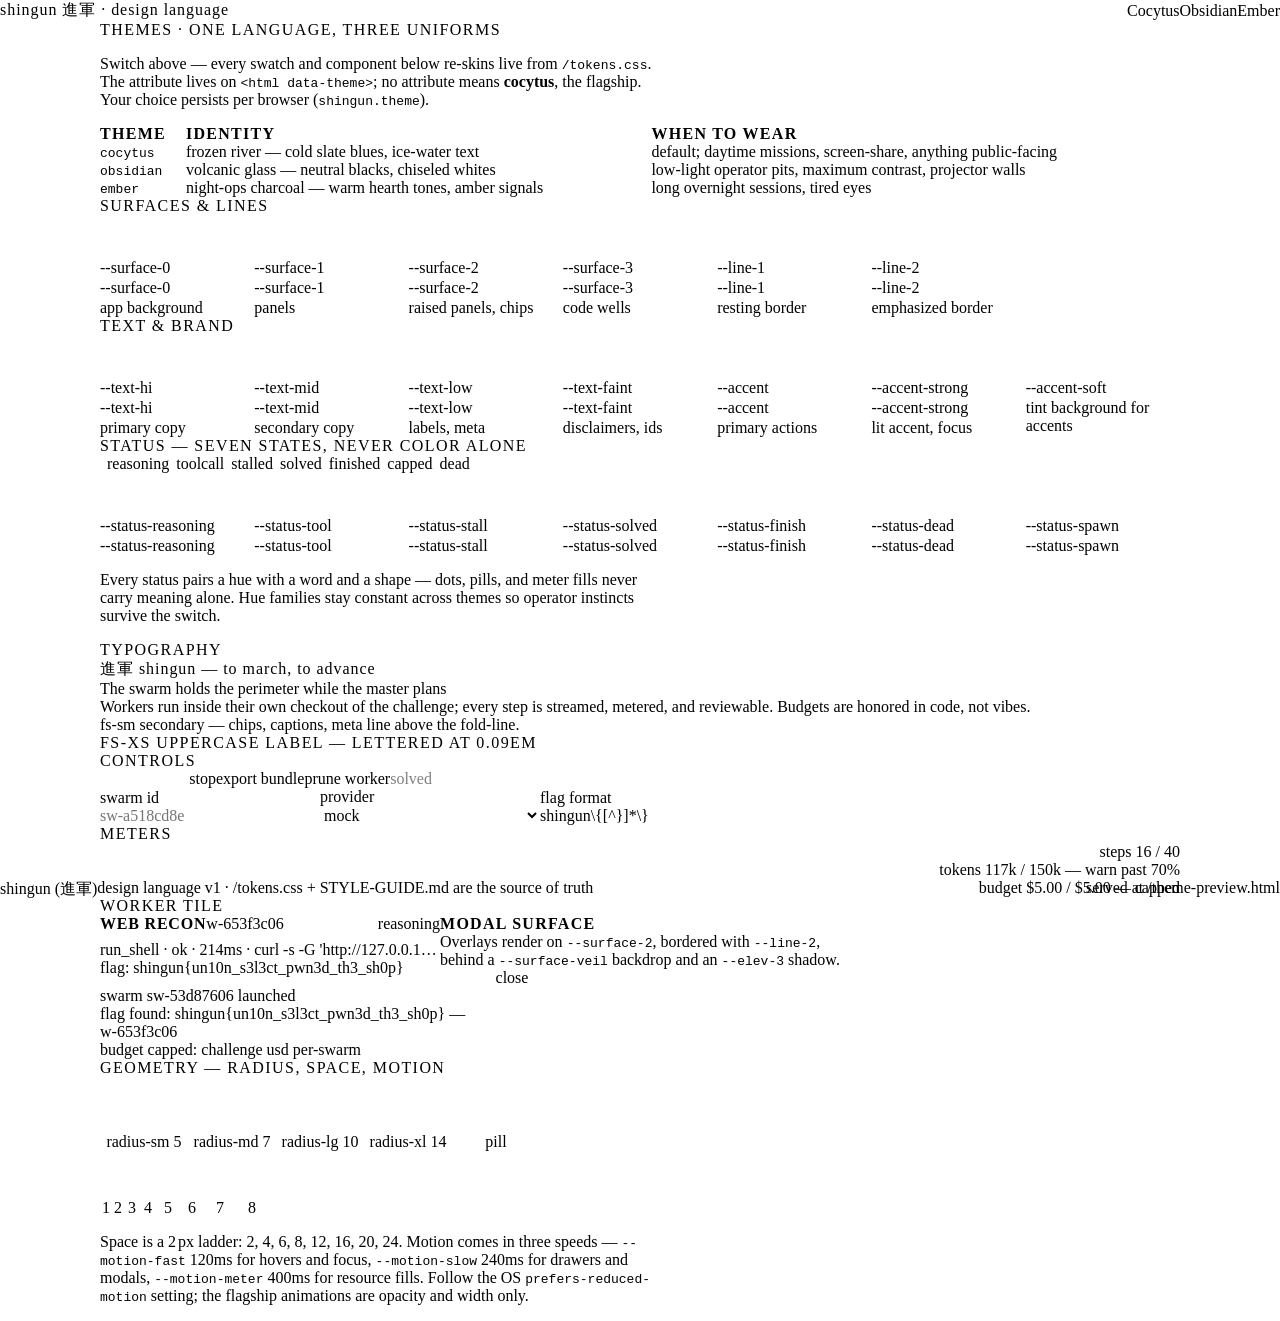
==== web/theme-preview.html @ cdf2ad61 "shingun (進軍) — design language: Cocytus, Obsidian, Ember - STYLE-GUIDE.md: the complete written spec" ====
<!doctype html>
<html lang="en" data-theme="cocytus">
<head>
<meta charset="utf-8">
<meta name="viewport" content="width=device-width, initial-scale=1">
<title>shingun (進軍) — design language</title>
<link rel="stylesheet" href="/tokens.css">
<style>
  /* Gallery layout. Component styles here consume semantic tokens only —
     the same rule every shingun surface follows (STYLE-GUIDE.md). */
  * { box-sizing: border-box; }
  body {
    margin: 0;
    background: var(--surface-0);
    color: var(--text-hi);
    font: var(--fs-base)/1.5 var(--font-mono);
  }
  code { color: var(--accent-strong); }

  header {
    position: sticky; top: 0; z-index: var(--z-sticky);
    display: flex; align-items: center; gap: var(--sp-5);
    padding: var(--sp-4) var(--sp-7);
    background: var(--surface-1);
    border-bottom: 1px solid var(--line-1);
  }
  header h1 { margin: 0; font-size: var(--fs-lg); font-weight: var(--fw-bold); letter-spacing: 0.06em; }
  header h1 span { color: var(--text-low); font-weight: var(--fw-regular); margin-left: var(--sp-3); }
  header .grow { flex: 1; }
  .themebtn {
    font: inherit; font-size: var(--fs-sm);
    padding: var(--sp-3) var(--sp-5);
    border-radius: var(--radius-sm);
    border: 1px solid var(--line-2);
    background: var(--surface-2); color: var(--text-mid);
    cursor: pointer; text-transform: capitalize;
  }
  .themebtn:hover { border-color: var(--accent); color: var(--text-hi); }
  .themebtn.on { border-color: var(--accent); color: var(--accent-strong); }
  .themebtn:focus-visible { outline: 1px solid var(--focus-color); outline-offset: var(--focus-offset); }

  main { max-width: 1080px; margin: 0 auto; padding: var(--sp-8) var(--sp-7) 120px; }
  section { margin: var(--sp-8) 0; }
  h2 {
    font-size: var(--fs-sm); text-transform: uppercase; letter-spacing: 0.09em;
    color: var(--text-low); font-weight: var(--fw-semibold);
    border-bottom: 1px solid var(--line-1); padding-bottom: var(--sp-3);
    margin: 0 0 var(--sp-5);
  }
  .lede { color: var(--text-mid); font-size: var(--fs-md); max-width: 70ch; }
  .lede code { font-size: var(--fs-md); }

  /* swatches */
  .grid { display: grid; gap: var(--sp-4); }
  .swatches { grid-template-columns: repeat(auto-fill, minmax(150px, 1fr)); }
  .swatch {
    border: 1px solid var(--line-1); border-radius: var(--radius-md);
    background: var(--surface-1); overflow: hidden;
  }
  .swatch .plate { height: 44px; }
  .swatch .meta { padding: var(--sp-3) var(--sp-4) var(--sp-4); }
  .swatch .meta b { display: block; font-size: var(--fs-sm); font-weight: var(--fw-semibold); }
  .swatch .meta span { display: block; color: var(--text-low); font-size: var(--fs-xs); margin-top: 2px; }

  /* typography specimen */
  .spec div { margin: var(--sp-4) 0; }
  .t-display { font-size: var(--fs-display); font-weight: var(--fw-bold); letter-spacing: 0.06em; }
  .t-display small { color: var(--text-low); font-weight: var(--fw-regular); font-size: var(--fs-lg); }
  .t-xl { font-size: var(--fs-xl); font-weight: var(--fw-semibold); }
  .t-base { color: var(--text-mid); }
  .t-low { color: var(--text-low); font-size: var(--fs-sm); }
  .t-label { text-transform: uppercase; letter-spacing: 0.09em; color: var(--text-low); font-size: var(--fs-xs); }

  /* components */
  .row { display: flex; flex-wrap: wrap; gap: var(--sp-4); align-items: center; }
  .btn {
    font: inherit; padding: var(--sp-3) var(--sp-5); cursor: pointer;
    border-radius: var(--radius-sm); font-size: var(--fs-md);
    border: 1px solid var(--line-2); background: var(--surface-2); color: var(--text-hi);
    transition: border-color var(--motion-fast), color var(--motion-fast);
  }
  .btn:hover { border-color: var(--accent); }
  .btn:focus-visible { outline: 1px solid var(--focus-color); outline-offset: var(--focus-offset); }
  .btn.primary { background: var(--accent); border-color: var(--accent); color: #fff; }
  .btn.danger { color: var(--warn); border-color: var(--dead); }
  .btn[disabled] { opacity: 0.5; cursor: not-allowed; }

  .field { display: flex; flex-direction: column; gap: var(--sp-2); font-size: var(--fs-sm); color: var(--text-low); }
  .field input, .field select {
    font: inherit; color: var(--text-hi); background: var(--surface-0);
    border: 1px solid var(--line-2); border-radius: var(--radius-sm);
    padding: var(--sp-3) var(--sp-4); min-width: 220px;
  }
  .field input:focus-visible, .field select:focus-visible { outline: 1px solid var(--focus-color); outline-offset: var(--focus-offset); }

  .chip {
    display: inline-flex; align-items: center; gap: var(--sp-3);
    padding: var(--sp-2) var(--sp-4);
    border: 1px solid var(--line-2); border-radius: var(--radius-pill);
    background: var(--surface-2); font-size: var(--fs-sm);
  }
  .pill {
    display: inline-flex; align-items: center; gap: var(--sp-2);
    padding: var(--sp-2) var(--sp-4); border-radius: var(--radius-pill);
    font-size: var(--fs-xs); border: 1px solid var(--line-1);
  }
  .pill i { width: 7px; height: 7px; border-radius: var(--radius-pill); }
  .pill.st-reasoning { color: var(--status-reasoning); border-color: var(--status-reasoning-soft); background: var(--status-reasoning-soft); }
  .pill.st-reasoning i { background: var(--status-reasoning); }
  .pill.st-tool { color: var(--status-tool); border-color: var(--status-tool-soft); background: var(--status-tool-soft); }
  .pill.st-tool i { background: var(--status-tool); }
  .pill.st-stalled { color: var(--status-stall); border-color: var(--status-stall-soft); background: var(--status-stall-soft); }
  .pill.st-stalled i { background: var(--status-stall); }
  .pill.st-solved { color: var(--status-solved); border-color: var(--status-solved-soft); background: var(--status-solved-soft); }
  .pill.st-solved i { background: var(--status-solved); }
  .pill.st-finished { color: var(--status-finish); }
  .pill.st-finished i { background: var(--status-finish); }
  .pill.st-capped, .pill.st-dead { color: var(--status-dead); background: var(--status-dead-soft); border-color: var(--status-dead-soft); }
  .pill.st-capped i, .pill.st-dead i { background: var(--status-dead); }

  .meter { position: relative; flex: 1; height: 8px; min-width: 90px;
    background: var(--surface-2); border: 1px solid var(--line-2);
    border-radius: var(--radius-sm); overflow: hidden; }
  .meter > i { position: absolute; inset: 0; width: 0;
    background: var(--accent); transition: width var(--motion-meter); }
  .meter.warn > i { background: var(--warn); }
  .meter.over > i { background: var(--danger); }
  .meters-row { display: flex; gap: var(--sp-4); align-items: center; min-width: 420px; }

  .toast {
    border: 1px solid var(--line-1); border-left: 3px solid var(--accent);
    background: var(--surface-2); border-radius: var(--radius-md);
    padding: var(--sp-4) var(--sp-5); font-size: var(--fs-sm); max-width: 46ch;
  }
  .toast.ok { border-left-color: var(--ok); color: var(--ok); }
  .toast.warn { border-left-color: var(--warn); }

  .tile {
    width: 340px; border: 1px solid var(--line-1); border-radius: var(--radius-lg);
    background: var(--surface-1); padding: var(--sp-5); box-shadow: var(--elev-1);
  }
  .tile-top { display: flex; align-items: center; gap: var(--sp-3); }
  .tile-top h3 { margin: 0; font-size: var(--fs-md); text-transform: uppercase; letter-spacing: 0.05em; }
  .tile-top .wid { color: var(--text-faint); font-size: var(--fs-xs); }
  .tile .pill { margin-left: auto; }
  .tile .lastline { margin-top: var(--sp-4); color: var(--text-low); font-size: var(--fs-xs);
    white-space: nowrap; overflow: hidden; text-overflow: ellipsis; }
  .tile .finding { margin-top: var(--sp-3); background: var(--status-solved-soft);
    border: 1px solid var(--line-1); border-radius: var(--radius-sm);
    color: var(--status-solved); font-size: var(--fs-sm); padding: var(--sp-3) var(--sp-4); }

  .card {
    border: 1px solid var(--line-2); border-radius: var(--radius-lg);
    background: var(--surface-2); max-width: 420px; padding: var(--sp-6);
    box-shadow: var(--elev-3);
  }
  .card h3 { margin: 0 0 var(--sp-4); font-size: var(--fs-md); text-transform: uppercase; letter-spacing: 0.08em; }
  .card p { margin: 0 0 var(--sp-5); color: var(--text-mid); font-size: var(--fs-md); }

  table { border-collapse: collapse; width: 100%; font-size: var(--fs-md); }
  th { text-align: left; color: var(--text-low); font-size: var(--fs-xs); text-transform: uppercase; letter-spacing: 0.08em; }
  th, td { padding: var(--sp-3) var(--sp-5); border-bottom: 1px solid var(--line-1); }
  tr:last-child td { border-bottom: 0; }

  .radii { display: flex; gap: var(--sp-5); }
  .radii div { width: 88px; height: 56px; background: var(--surface-2); border: 1px solid var(--line-2); }
  .radii span { display: block; text-align: center; font-size: var(--fs-xs); color: var(--text-low); margin-top: var(--sp-2); }

  .court {
    display: flex; gap: var(--sp-2); align-items: flex-end;
    background: var(--surface-1); border: 1px solid var(--line-1);
    border-radius: var(--radius-md); padding: var(--sp-5);
  }
  .court i { background: var(--accent-soft); border: 1px solid var(--line-2); }
  .court span { writing-mode: horizontal-tb; }

  footer {
    position: fixed; left: 0; right: 0; bottom: 0;
    background: var(--surface-1); border-top: 1px solid var(--line-1);
    color: var(--text-low); font-size: var(--fs-xs);
    padding: var(--sp-3) var(--sp-7); display: flex; gap: var(--sp-5);
  }
  footer .grow { flex: 1; }
</style>
</head>
<body>

<header>
  <h1>shingun <span>進軍 · design language</span></h1>
  <span class="grow"></span>
  <button class="themebtn" data-set-theme="cocytus">cocytus</button>
  <button class="themebtn" data-set-theme="obsidian">obsidian</button>
  <button class="themebtn" data-set-theme="ember">ember</button>
</header>

<main>

  <section>
    <h2>themes · one language, three uniforms</h2>
    <p class="lede">Switch above — every swatch and component below re-skins live from
      <code>/tokens.css</code>. The attribute lives on <code>&lt;html data-theme&gt;</code>;
      no attribute means <b>cocytus</b>, the flagship. Your choice persists per browser
      (<code>shingun.theme</code>).</p>
    <table>
      <tr><th>theme</th><th>identity</th><th>when to wear</th></tr>
      <tr><td><code>cocytus</code></td><td>frozen river — cold slate blues, ice-water text</td><td>default; daytime missions, screen-share, anything public-facing</td></tr>
      <tr><td><code>obsidian</code></td><td>volcanic glass — neutral blacks, chiseled whites</td><td>low-light operator pits, maximum contrast, projector walls</td></tr>
      <tr><td><code>ember</code></td><td>night-ops charcoal — warm hearth tones, amber signals</td><td>long overnight sessions, tired eyes</td></tr>
    </table>
  </section>

  <section>
    <h2>surfaces &amp; lines</h2>
    <div class="grid swatches">
      <div class="swatch"><div class="plate" style="background: var(--surface-0)"></div><div class="meta"><b>--surface-0</b><span class="val"></span><span>app background</span></div></div>
      <div class="swatch"><div class="plate" style="background: var(--surface-1)"></div><div class="meta"><b>--surface-1</b><span class="val"></span><span>panels</span></div></div>
      <div class="swatch"><div class="plate" style="background: var(--surface-2)"></div><div class="meta"><b>--surface-2</b><span class="val"></span><span>raised panels, chips</span></div></div>
      <div class="swatch"><div class="plate" style="background: var(--surface-3)"></div><div class="meta"><b>--surface-3</b><span class="val"></span><span>code wells</span></div></div>
      <div class="swatch"><div class="plate" style="background: var(--line-1)"></div><div class="meta"><b>--line-1</b><span class="val"></span><span>resting border</span></div></div>
      <div class="swatch"><div class="plate" style="background: var(--line-2)"></div><div class="meta"><b>--line-2</b><span class="val"></span><span>emphasized border</span></div></div>
    </div>
  </section>

  <section>
    <h2>text &amp; brand</h2>
    <div class="grid swatches">
      <div class="swatch"><div class="plate" style="background: var(--text-hi)"></div><div class="meta"><b>--text-hi</b><span class="val"></span><span>primary copy</span></div></div>
      <div class="swatch"><div class="plate" style="background: var(--text-mid)"></div><div class="meta"><b>--text-mid</b><span class="val"></span><span>secondary copy</span></div></div>
      <div class="swatch"><div class="plate" style="background: var(--text-low)"></div><div class="meta"><b>--text-low</b><span class="val"></span><span>labels, meta</span></div></div>
      <div class="swatch"><div class="plate" style="background: var(--text-faint)"></div><div class="meta"><b>--text-faint</b><span class="val"></span><span>disclaimers, ids</span></div></div>
      <div class="swatch"><div class="plate" style="background: var(--accent)"></div><div class="meta"><b>--accent</b><span class="val"></span><span>primary actions</span></div></div>
      <div class="swatch"><div class="plate" style="background: var(--accent-strong)"></div><div class="meta"><b>--accent-strong</b><span class="val"></span><span>lit accent, focus</span></div></div>
      <div class="swatch"><div class="plate" style="background: var(--accent-soft)"></div><div class="meta"><b>--accent-soft</b><span>tint background for accents</span></div></div>
    </div>
  </section>

  <section>
    <h2>status — seven states, never color alone</h2>
    <div class="row">
      <span class="pill st-reasoning"><i></i>reasoning</span>
      <span class="pill st-tool"><i></i>toolcall</span>
      <span class="pill st-stalled"><i></i>stalled</span>
      <span class="pill st-solved"><i></i>solved</span>
      <span class="pill st-finished"><i></i>finished</span>
      <span class="pill st-capped"><i></i>capped</span>
      <span class="pill st-dead"><i></i>dead</span>
    </div>
    <div class="grid swatches" style="margin-top: var(--sp-5)">
      <div class="swatch"><div class="plate" style="background: var(--status-reasoning)"></div><div class="meta"><b>--status-reasoning</b><span class="val"></span></div></div>
      <div class="swatch"><div class="plate" style="background: var(--status-tool)"></div><div class="meta"><b>--status-tool</b><span class="val"></span></div></div>
      <div class="swatch"><div class="plate" style="background: var(--status-stall)"></div><div class="meta"><b>--status-stall</b><span class="val"></span></div></div>
      <div class="swatch"><div class="plate" style="background: var(--status-solved)"></div><div class="meta"><b>--status-solved</b><span class="val"></span></div></div>
      <div class="swatch"><div class="plate" style="background: var(--status-finish)"></div><div class="meta"><b>--status-finish</b><span class="val"></span></div></div>
      <div class="swatch"><div class="plate" style="background: var(--status-dead)"></div><div class="meta"><b>--status-dead</b><span class="val"></span></div></div>
      <div class="swatch"><div class="plate" style="background: var(--status-spawn)"></div><div class="meta"><b>--status-spawn</b><span class="val"></span></div></div>
    </div>
    <p class="lede">Every status pairs a hue with a word and a shape — dots, pills, and
      meter fills never carry meaning alone. Hue families stay constant across
      themes so operator instincts survive the switch.</p>
  </section>

  <section>
    <h2>typography</h2>
    <div class="spec">
      <div class="t-display">進軍 shingun <small>— to march, to advance</small></div>
      <div class="t-xl">The swarm holds the perimeter while the master plans</div>
      <div class="t-base">Workers run inside their own checkout of the challenge; every
        step is streamed, metered, and reviewable. Budgets are honored in code, not vibes.</div>
      <div class="t-low">fs-sm secondary — chips, captions, meta line above the fold-line.</div>
      <div class="t-label">fs-xs uppercase label — lettered at 0.09em</div>
    </div>
  </section>

  <section>
    <h2>controls</h2>
    <div class="row" style="margin-bottom: var(--sp-6)">
      <button class="btn primary">launch swarm</button>
      <button class="btn">stop</button>
      <button class="btn">export bundle</button>
      <button class="btn danger">prune worker</button>
      <button class="btn" disabled>solved</button>
    </div>
    <div class="row">
      <label class="field">swarm id
        <input placeholder="sw-a518cd8e" spellcheck="false">
      </label>
      <label class="field">provider
        <select><option>mock</option><option>mistral</option></select>
      </label>
      <label class="field">flag format
        <input value="shingun\{[^}]*\}" spellcheck="false">
      </label>
    </div>
  </section>

  <section>
    <h2>meters</h2>
    <div class="row" style="flex-direction: column; align-items: stretch">
      <div class="meters-row"><div class="meter"><i style="width: 40%"></i></div><span class="t-low">steps 16 / 40</span></div>
      <div class="meters-row"><div class="meter warn"><i style="width: 78%"></i></div><span class="t-low">tokens 117k / 150k — warn past 70%</span></div>
      <div class="meters-row"><div class="meter over"><i style="width: 100%"></i></div><span class="t-low">budget $5.00 / $5.00 — capped</span></div>
    </div>
  </section>

  <section>
    <h2>worker tile</h2>
    <div class="row" style="align-items: flex-start">
      <div class="tile">
        <div class="tile-top"><h3>Web Recon</h3><span class="wid">w-653f3c06</span><span class="pill st-reasoning"><i></i>reasoning</span></div>
        <div class="meters-row" style="min-width: 0; margin: var(--sp-4) 0 0"><div class="meter"><i style="width: 52%"></i></div></div>
        <div class="lastline">run_shell · ok · 214ms · curl -s -G 'http://127.0.0.1:9377/search' --data-urlencode "q=' UNION…"</div>
        <div class="finding">flag: shingun{un10n_s3l3ct_pwn3d_th3_sh0p}</div>
      </div>
      <div class="card">
        <h3>modal surface</h3>
        <p>Overlays render on <code>--surface-2</code>, bordered with <code>--line-2</code>,
          behind a <code>--surface-veil</code> backdrop and an <code>--elev-3</code> shadow.</p>
        <div class="row"><button class="btn primary">save key</button><button class="btn">close</button></div>
      </div>
      <div style="display: flex; flex-direction: column; gap: var(--sp-4)">
        <div class="toast">swarm sw-53d87606 launched</div>
        <div class="toast ok">flag found: shingun{un10n_s3l3ct_pwn3d_th3_sh0p} — w-653f3c06</div>
        <div class="toast warn">budget capped: challenge usd per-swarm</div>
      </div>
    </div>
  </section>

  <section>
    <h2>geometry — radius, space, motion</h2>
    <div class="radii" style="margin-bottom: var(--sp-6)">
      <div><div style="border-radius: var(--radius-sm)"></div><span>radius-sm 5</span></div>
      <div><div style="border-radius: var(--radius-md)"></div><span>radius-md 7</span></div>
      <div><div style="border-radius: var(--radius-lg)"></div><span>radius-lg 10</span></div>
      <div><div style="border-radius: var(--radius-xl)"></div><span>radius-xl 14</span></div>
      <div><div style="border-radius: var(--radius-pill)"></div><span>pill</span></div>
    </div>
    <div class="court">
      <i style="width: 2px; height: 12px"></i><span>1</span>
      <i style="width: 4px; height: 20px"></i><span>2</span>
      <i style="width: 6px; height: 28px"></i><span>3</span>
      <i style="width: 8px; height: 36px"></i><span>4</span>
      <i style="width: 12px; height: 48px"></i><span>5</span>
      <i style="width: 16px; height: 60px"></i><span>6</span>
      <i style="width: 20px; height: 72px"></i><span>7</span>
      <i style="width: 24px; height: 84px"></i><span>8</span>
    </div>
    <p class="lede">Space is a 2&#8239;px ladder: 2, 4, 6, 8, 12, 16, 20, 24. Motion comes in
      three speeds — <code>--motion-fast</code> 120ms for hovers and focus,
      <code>--motion-slow</code> 240ms for drawers and modals,
      <code>--motion-meter</code> 400ms for resource fills. Follow the OS
      <code>prefers-reduced-motion</code> setting; the flagship animations are
      opacity and width only.</p>
  </section>

</main>

<footer>
  <span>shingun (進軍)</span>
  <span>design language v1 · /tokens.css + STYLE-GUIDE.md are the source of truth</span>
  <span class="grow"></span>
  <span>served at /theme-preview.html</span>
</footer>

<script>
  // Theme switching: attribute on <html>, remembered per browser.
  const KEY = 'shingun.theme';
  const buttons = [...document.querySelectorAll('.themebtn')];
  const apply = (theme) => {
    document.documentElement.dataset.theme = theme;
    buttons.forEach((b) => b.classList.toggle('on', b.dataset.setTheme === theme));
    try { localStorage.setItem(KEY, theme); } catch { /* storage unavailable in this context */ }
    for (const s of document.querySelectorAll('.swatch .val')) {
      const name = s.closest('.swatch').querySelector('b').textContent.trim();
      s.textContent = getComputedStyle(document.documentElement).getPropertyValue(name).trim() || name;
    }
  };
  buttons.forEach((b) => b.addEventListener('click', () => apply(b.dataset.setTheme)));
  let saved = 'cocytus';
  try { saved = localStorage.getItem(KEY) || 'cocytus'; } catch { /* unavailable */ }
  apply(saved);
</script>
</body>
</html>
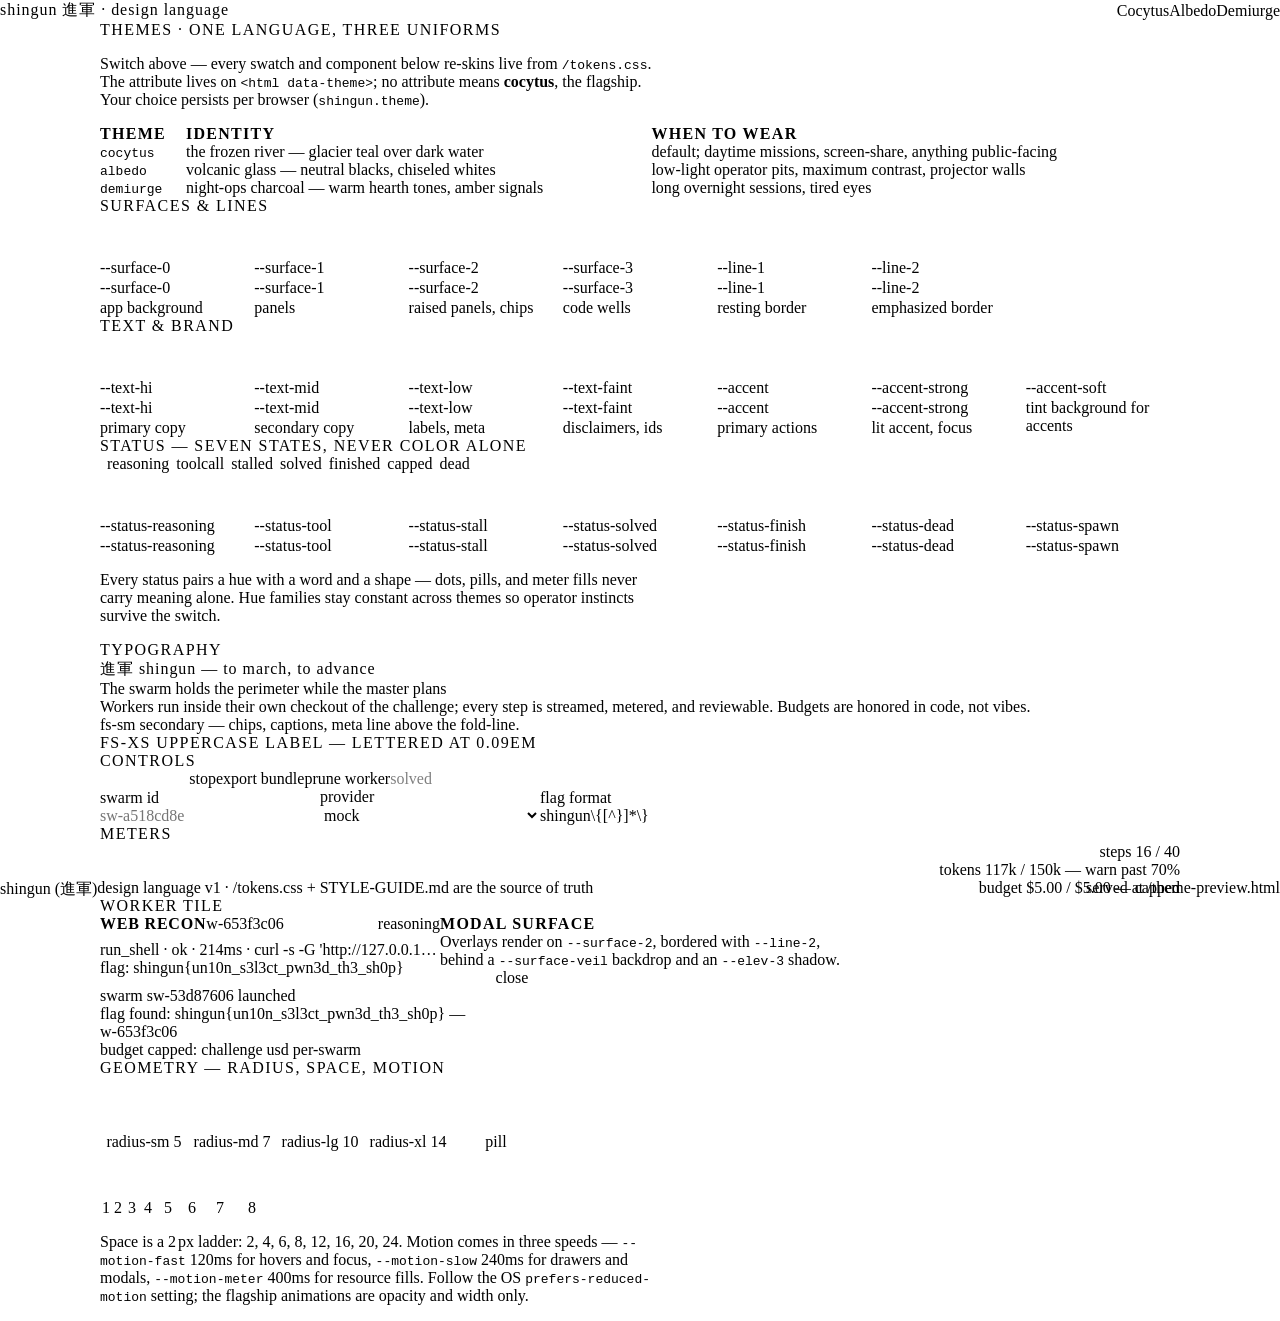
==== commit 76c2d0f6: "shingun (進軍) — theme lineup names itself: Cocytus, Albedo, Demiurge - cocytus flagship now wears gla" ====
--- a/web/theme-preview.html
+++ b/web/theme-preview.html
@@ -189,8 +189,8 @@
   <h1>shingun <span>進軍 · design language</span></h1>
   <span class="grow"></span>
   <button class="themebtn" data-set-theme="cocytus">cocytus</button>
-  <button class="themebtn" data-set-theme="obsidian">obsidian</button>
-  <button class="themebtn" data-set-theme="ember">ember</button>
+  <button class="themebtn" data-set-theme="albedo">albedo</button>
+  <button class="themebtn" data-set-theme="demiurge">demiurge</button>
 </header>
 
 <main>
@@ -203,9 +203,9 @@
       (<code>shingun.theme</code>).</p>
     <table>
       <tr><th>theme</th><th>identity</th><th>when to wear</th></tr>
-      <tr><td><code>cocytus</code></td><td>frozen river — cold slate blues, ice-water text</td><td>default; daytime missions, screen-share, anything public-facing</td></tr>
-      <tr><td><code>obsidian</code></td><td>volcanic glass — neutral blacks, chiseled whites</td><td>low-light operator pits, maximum contrast, projector walls</td></tr>
-      <tr><td><code>ember</code></td><td>night-ops charcoal — warm hearth tones, amber signals</td><td>long overnight sessions, tired eyes</td></tr>
+      <tr><td><code>cocytus</code></td><td>the frozen river — glacier teal over dark water</td><td>default; daytime missions, screen-share, anything public-facing</td></tr>
+      <tr><td><code>albedo</code></td><td>volcanic glass — neutral blacks, chiseled whites</td><td>low-light operator pits, maximum contrast, projector walls</td></tr>
+      <tr><td><code>demiurge</code></td><td>night-ops charcoal — warm hearth tones, amber signals</td><td>long overnight sessions, tired eyes</td></tr>
     </table>
   </section>
 
@@ -364,6 +364,7 @@
 <script>
   // Theme switching: attribute on <html>, remembered per browser.
   const KEY = 'shingun.theme';
+  const THEMES = ['cocytus', 'albedo', 'demiurge'];
   const buttons = [...document.querySelectorAll('.themebtn')];
   const apply = (theme) => {
     document.documentElement.dataset.theme = theme;
@@ -377,6 +378,7 @@
   buttons.forEach((b) => b.addEventListener('click', () => apply(b.dataset.setTheme)));
   let saved = 'cocytus';
   try { saved = localStorage.getItem(KEY) || 'cocytus'; } catch { /* unavailable */ }
+  if (!THEMES.includes(saved)) saved = 'cocytus'; // retired theme names fall home
   apply(saved);
 </script>
 </body>
